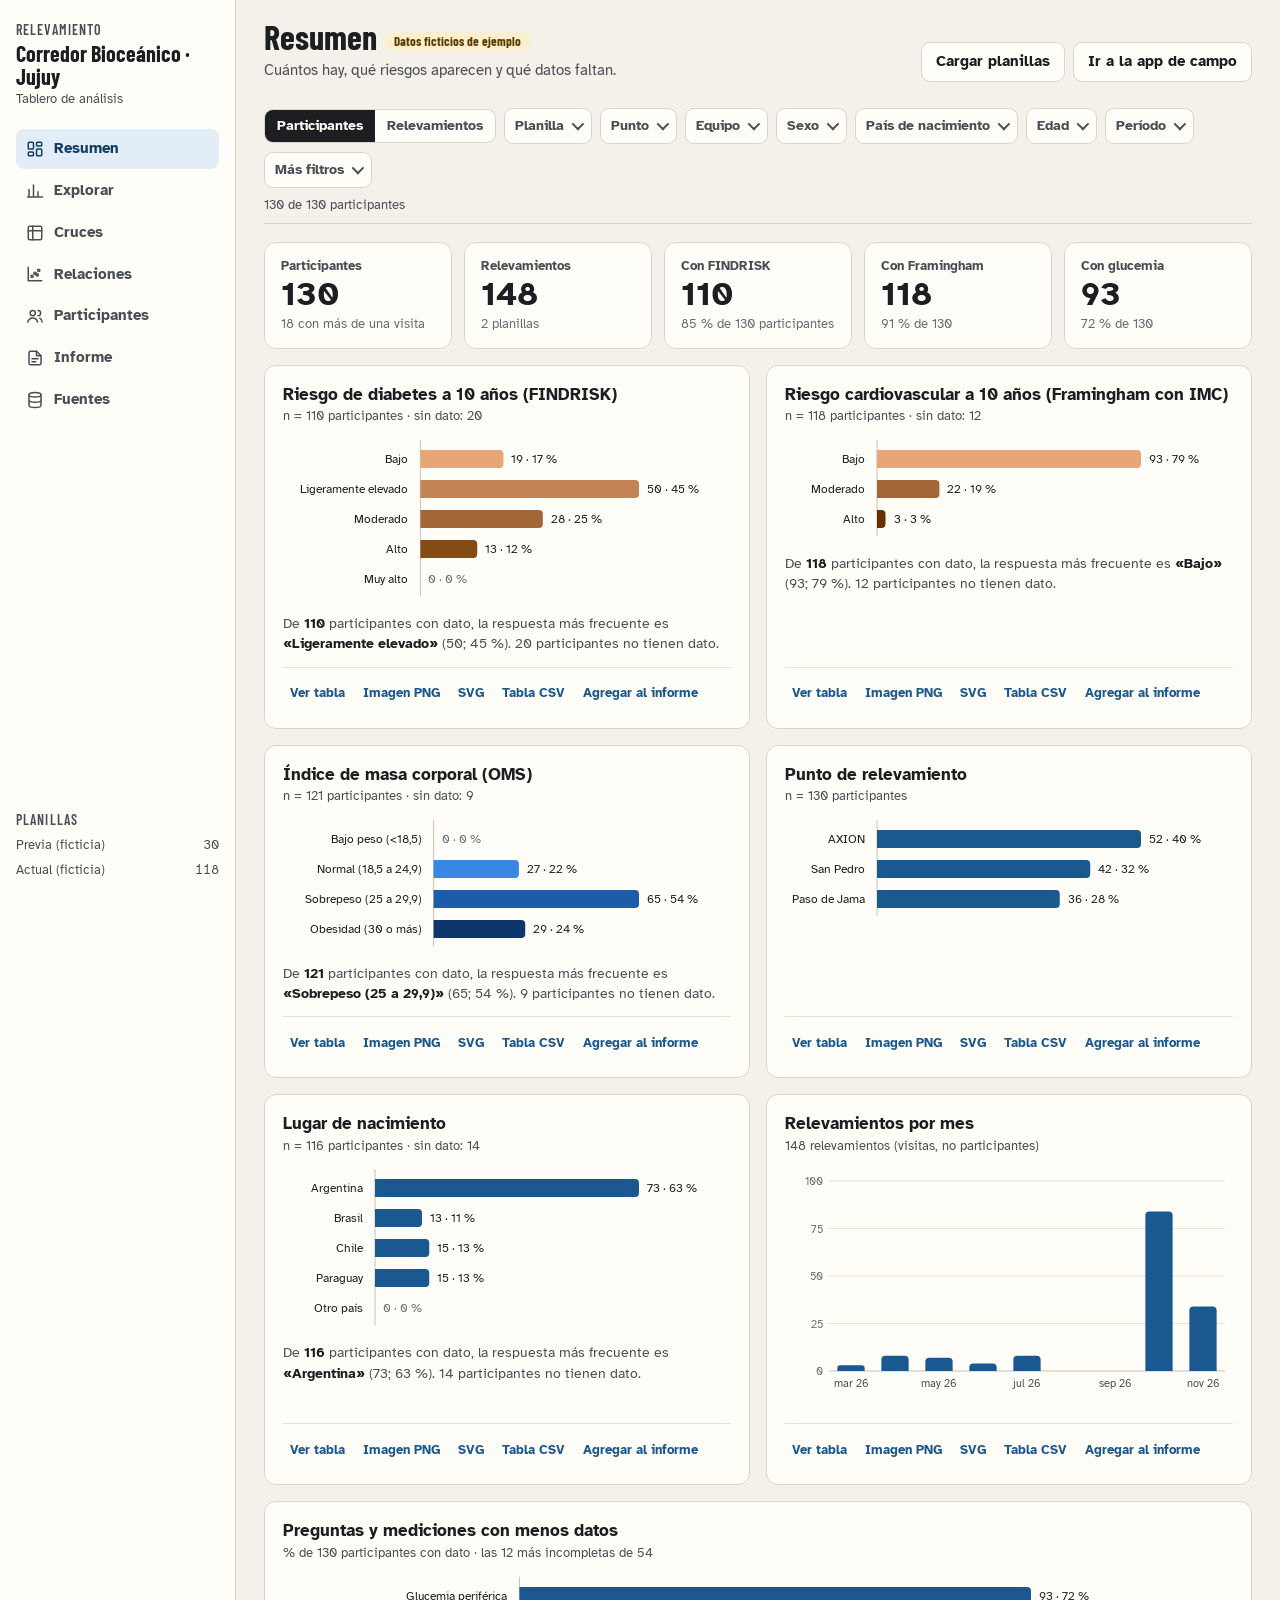
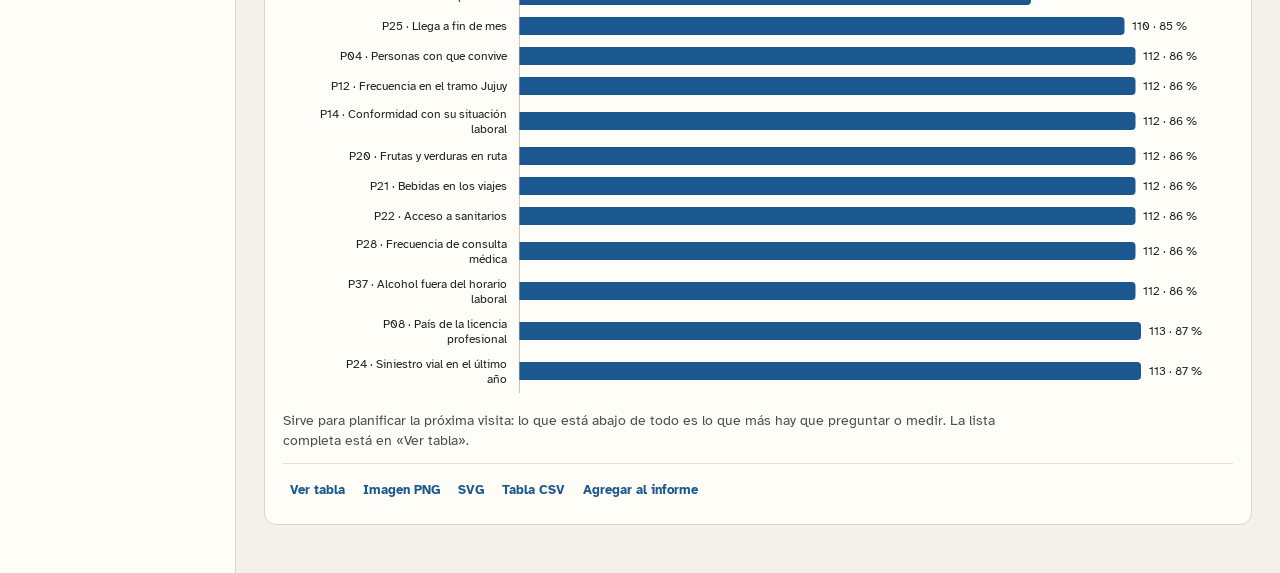
==== tablero/index.html @ c71b2b58 "Add files via upload" ====
<!doctype html>
<html lang="es">
<head>
<meta charset="utf-8">
<meta name="viewport" content="width=device-width, initial-scale=1, viewport-fit=cover">
<title>Tablero del Relevamiento</title>
<meta name="description" content="Tablero de análisis del Relevamiento Corredor Bioceánico (Jujuy): carga de planillas, filtros, cruces y gráficos.">
<link rel="icon" href="../icons/icono-192.png">
<link rel="preconnect" href="https://fonts.googleapis.com">
<link rel="preconnect" href="https://fonts.gstatic.com" crossorigin>
<link rel="stylesheet" href="https://fonts.googleapis.com/css2?family=Atkinson+Hyperlegible:wght@400;700&family=Barlow+Condensed:wght@600;700&family=IBM+Plex+Mono:wght@500&display=swap">
<link rel="stylesheet" href="css/tablero.css">
</head>
<body>
<div class="marco">
  <aside class="lateral">
    <div class="marca-proyecto">
      <span class="ceja">Relevamiento</span>
      <strong>Corredor Bioceánico · Jujuy</strong>
      <span class="sub" style="font-size:13px;color:var(--tinta-2)">Tablero de análisis</span>
    </div>
    <nav class="nav" aria-label="Vistas del tablero">
      <button type="button" data-vista="resumen"><svg viewBox="0 0 24 24"><rect x="3" y="3" width="7" height="9" rx="1.5"/><rect x="14" y="3" width="7" height="5" rx="1.5"/><rect x="14" y="12" width="7" height="9" rx="1.5"/><rect x="3" y="16" width="7" height="5" rx="1.5"/></svg>Resumen</button>
      <button type="button" data-vista="explorar"><svg viewBox="0 0 24 24"><path d="M4 20V10M10 20V4M16 20v-7M22 20H2"/></svg>Explorar</button>
      <button type="button" data-vista="cruces"><svg viewBox="0 0 24 24"><rect x="3" y="3" width="18" height="18" rx="2"/><path d="M3 9h18M9 3v18"/></svg>Cruces</button>
      <button type="button" data-vista="relaciones"><svg viewBox="0 0 24 24"><path d="M3 3v18h18"/><circle cx="8" cy="15" r="1.5"/><circle cx="12" cy="11" r="1.5"/><circle cx="17" cy="7" r="1.5"/><circle cx="15" cy="13" r="1.5"/></svg>Relaciones</button>
      <button type="button" data-vista="participantes"><svg viewBox="0 0 24 24"><circle cx="9" cy="8" r="3.5"/><path d="M2.5 20c.8-3.6 3.4-5.5 6.5-5.5s5.7 1.9 6.5 5.5M16 4.5a3.5 3.5 0 0 1 0 7M18.5 14.8c1.6.8 2.6 2.5 3 5.2"/></svg>Participantes</button>
      <button type="button" data-vista="informe"><svg viewBox="0 0 24 24"><path d="M14 3H6a2 2 0 0 0-2 2v14a2 2 0 0 0 2 2h12a2 2 0 0 0 2-2V9z"/><path d="M14 3v6h6M8 13h8M8 17h5"/></svg>Informe</button>
      <button type="button" data-vista="fuentes"><svg viewBox="0 0 24 24"><ellipse cx="12" cy="5" rx="8" ry="3"/><path d="M4 5v14c0 1.7 3.6 3 8 3s8-1.3 8-3V5M4 12c0 1.7 3.6 3 8 3s8-1.3 8-3"/></svg>Fuentes</button>
    </nav>
    <div class="fuentes-mini" id="fuentes-mini"></div>
  </aside>
  <main class="principal">
    <header class="cabecera">
      <div>
        <h1><span id="titulo-vista">Resumen</span> <span id="pildora-datos"></span></h1>
        <p class="bajada" id="bajada-vista"></p>
      </div>
      <div class="acciones-cab">
        <label class="btn sec"><input type="file" id="archivo" accept=".xlsx,.csv,.txt" multiple hidden>Cargar planillas</label>
        <a class="btn sec" href="../">Ir a la app de campo</a>
      </div>
    </header>
    <section class="filtros" id="filtros" aria-label="Filtros"></section>
    <div id="vista"></div>
  </main>
</div>
<div id="globo" role="tooltip" hidden></div>
<div id="aviso" role="status" hidden></div>

<script src="lib/jszip.min.js"></script>
<script src="../js/cuestionario.js"></script>
<script src="../js/calculos.js"></script>
<script src="js/estadistica.js"></script>
<script src="js/datos.js"></script>
<script src="js/graficos.js"></script>
<script src="js/ejemplo.js"></script>
<script src="js/tablero.js"></script>
</body>
</html>
---- tablero/css/tablero.css ----
/* Tablero de análisis · Relevamiento Corredor Bioceánico (Jujuy)
   Misma identidad que la app de campo: papel cálido, tinta oscura, azul institucional y la escala ámbar de riesgo.
   Diseño: barra lateral con las vistas + área de trabajo con una fila de filtros que gobierna todo lo de abajo.
   En celular la barra lateral pasa a pestañas horizontales arriba. */
:root {
  --suelo: #F4F1EA;
  --superficie: #FFFDF8;
  --superficie-2: #F9F6EE;
  --tinta: #1C1E21;
  --tinta-2: #4A4E54;
  --tenue: #676C73;
  --linea: #DCD6C8;
  --grilla: #E6E1D5;
  --eje: #C9C2B2;
  --azul: #1A588F;
  --azul-osc: #0F3D66;
  --azul-claro: #E3EDF8;
  --ambar: #E8A317;
  --ambar-claro: #FBEFD2;
  --ambar-osc: #5C3D00;
  --alerta: #9A3412;
  --alerta-claro: #FBE5DA;
  --sombra: 0 1px 2px rgba(28, 30, 33, .06), 0 6px 18px rgba(28, 30, 33, .05);

  /* Gráficos (validados con el verificador de paletas: categórica, riesgo ordinal y azul ordinal) */
  --g-acento: #1A588F;
  --g-cat-1: #2a78d6; --g-cat-2: #eb6834; --g-cat-3: #1baf7a; --g-cat-4: #eda100;
  --g-cat-5: #e87ba4; --g-cat-6: #008300; --g-cat-7: #4a3aa7; --g-cat-8: #e34948;
  --g-riesgo: #e6a675,#c38555,#a36737,#844b17,#673000;
  --g-ord: #86b6ef,#6da7ec,#5598e7,#3987e5,#2a78d6,#256abf,#1c5cab,#184f95,#104281,#0d366b;

  --f-texto: 'Atkinson Hyperlegible', 'Segoe UI', system-ui, sans-serif;
  --f-titulo: 'Barlow Condensed', 'Arial Narrow', 'Roboto Condensed', sans-serif;
  --f-mono: 'IBM Plex Mono', ui-monospace, 'Roboto Mono', monospace;
}
@media (prefers-color-scheme: dark) {
  :root:not([data-theme="light"]) {
    --suelo: #131517; --superficie: #1C1F22; --superficie-2: #22262A; --tinta: #F0EDE6; --tinta-2: #C5C1B8; --tenue: #9C988F;
    --linea: #34383D; --grilla: #2B2F33; --eje: #464B51; --azul: #7DB3E8; --azul-osc: #A9CDF2; --azul-claro: #1B3149;
    --ambar: #F0B840; --ambar-claro: #3A2E12; --ambar-osc: #F6D58A; --alerta: #F29A72; --alerta-claro: #3B2219;
    --sombra: 0 1px 2px rgba(0, 0, 0, .3);
    --g-acento: #6FA8DC;
    --g-cat-1: #3987e5; --g-cat-2: #d95926; --g-cat-3: #199e70; --g-cat-4: #c98500;
    --g-cat-5: #d55181; --g-cat-6: #008300; --g-cat-7: #9085e9; --g-cat-8: #e66767;
    --g-riesgo: #89552a,#a56f45,#c28a5f,#e2a87c,#ffc699;
    --g-ord: #1c5cab,#256abf,#2a78d6,#3987e5,#5598e7,#6da7ec,#86b6ef,#9ec5f4,#b7d3f6,#cde2fb;
    color-scheme: dark;
  }
}
:root[data-theme="dark"] {
  --suelo: #131517; --superficie: #1C1F22; --superficie-2: #22262A; --tinta: #F0EDE6; --tinta-2: #C5C1B8; --tenue: #9C988F;
  --linea: #34383D; --grilla: #2B2F33; --eje: #464B51; --azul: #7DB3E8; --azul-osc: #A9CDF2; --azul-claro: #1B3149;
  --ambar: #F0B840; --ambar-claro: #3A2E12; --ambar-osc: #F6D58A; --alerta: #F29A72; --alerta-claro: #3B2219;
  --sombra: 0 1px 2px rgba(0, 0, 0, .3);
  --g-acento: #6FA8DC;
  --g-cat-1: #3987e5; --g-cat-2: #d95926; --g-cat-3: #199e70; --g-cat-4: #c98500;
  --g-cat-5: #d55181; --g-cat-6: #008300; --g-cat-7: #9085e9; --g-cat-8: #e66767;
  --g-riesgo: #89552a,#a56f45,#c28a5f,#e2a87c,#ffc699;
  --g-ord: #1c5cab,#256abf,#2a78d6,#3987e5,#5598e7,#6da7ec,#86b6ef,#9ec5f4,#b7d3f6,#cde2fb;
  color-scheme: dark;
}

* { box-sizing: border-box; }
html, body { margin: 0; }
body { background: var(--suelo); color: var(--tinta); font-family: var(--f-texto); font-size: 15px; line-height: 1.45; -webkit-text-size-adjust: 100%; }
button, input, select, textarea { font: inherit; color: inherit; }
a { color: var(--azul); }
:focus-visible { outline: 3px solid var(--azul); outline-offset: 2px; }
[hidden] { display: none !important; }
h1, h2, h3 { text-wrap: balance; }
.mono { font-family: var(--f-mono); }
.num { font-variant-numeric: tabular-nums; }

/* ---------- Marco ---------- */
.marco { display: grid; grid-template-columns: 236px minmax(0, 1fr); min-height: 100vh;
  background: linear-gradient(90deg, var(--superficie) 0 235px, var(--linea) 235px 236px, transparent 236px); }
.lateral { background: var(--superficie); border-right: 1px solid var(--linea); align-self: start; padding-block: 20px; padding-inline: 16px;
  display: flex; flex-direction: column; gap: 20px; position: sticky; top: 0; height: 100vh; overflow-y: auto; }
.marca-proyecto { display: flex; flex-direction: column; gap: 2px; }
.ceja { font-family: var(--f-titulo); font-size: 14px; font-weight: 600; letter-spacing: .08em; text-transform: uppercase; color: var(--tinta-2); }
.marca-proyecto strong { font-family: var(--f-titulo); font-size: 22px; line-height: 1.05; font-weight: 700; }
.nav { display: flex; flex-direction: column; gap: 2px; }
.nav button { display: flex; align-items: center; gap: 10px; width: 100%; text-align: left; border: 0; background: none; padding: 9px 10px;
  border-radius: 8px; cursor: pointer; color: var(--tinta-2); font-weight: 700; }
.nav button:hover { background: var(--superficie-2); color: var(--tinta); }
.nav button[aria-current="page"] { background: var(--azul-claro); color: var(--azul-osc); }
.nav svg { width: 18px; height: 18px; flex: none; fill: none; stroke: currentColor; stroke-width: 2; stroke-linecap: round; stroke-linejoin: round; }
.fuentes-mini { margin-top: auto; display: flex; flex-direction: column; gap: 6px; font-size: 13px; color: var(--tinta-2); }
.fuentes-mini .fila { display: flex; justify-content: space-between; gap: 8px; }
.fuentes-mini .fila span:first-child { overflow: hidden; text-overflow: ellipsis; white-space: nowrap; }

.principal { min-width: 0; padding-block: 20px 48px; padding-inline: 28px; display: flex; flex-direction: column; gap: 18px; max-width: 1320px; width: 100%; }
.cabecera { display: flex; justify-content: space-between; align-items: flex-end; gap: 16px; flex-wrap: wrap; }
.cabecera h1 { margin: 0; font-family: var(--f-titulo); font-size: 34px; line-height: 1; font-weight: 700; }
.cabecera .bajada { margin: 6px 0 0; color: var(--tinta-2); max-width: 70ch; }
.acciones-cab { display: flex; gap: 8px; flex-wrap: wrap; }
.pildora { display: inline-flex; align-items: center; gap: 6px; padding: 3px 10px; border-radius: 999px; font-size: 13px; font-weight: 700; vertical-align: middle; }
.pildora.ejemplo { background: var(--ambar-claro); color: var(--ambar-osc); }
.pildora.real { background: var(--azul-claro); color: var(--azul-osc); }

/* ---------- Botones ---------- */
.btn { display: inline-flex; align-items: center; justify-content: center; gap: 8px; min-height: 40px; padding: 8px 14px; border-radius: 9px;
  border: 1.5px solid var(--tinta); background: var(--tinta); color: var(--superficie); font-weight: 700; cursor: pointer; text-decoration: none; }
.btn:hover { background: var(--tinta-2); border-color: var(--tinta-2); }
.btn.sec { background: var(--superficie); color: var(--tinta); border-color: var(--linea); }
.btn.sec:hover { border-color: var(--tinta-2); }
.btn.chico { min-height: 32px; padding: 4px 10px; font-size: 13px; border-radius: 7px; }
.btn.fantasma { background: none; border-color: transparent; color: var(--azul); padding-inline: 6px; }
.btn.fantasma:hover { background: var(--azul-claro); }
.btn svg { width: 16px; height: 16px; fill: none; stroke: currentColor; stroke-width: 2; stroke-linecap: round; stroke-linejoin: round; }
.btn[disabled] { opacity: .5; cursor: not-allowed; }

/* ---------- Filtros ---------- */
.filtros { position: sticky; top: 0; z-index: 5; background: var(--suelo); padding-block: 8px;
  display: flex; flex-wrap: wrap; align-items: center; gap: 8px; border-bottom: 1px solid var(--linea); }
.segmentado { display: inline-flex; border: 1.5px solid var(--linea); border-radius: 9px; overflow: hidden; background: var(--superficie); }
.segmentado button { border: 0; background: none; padding: 6px 12px; cursor: pointer; font-weight: 700; color: var(--tinta-2); font-size: 14px; }
.segmentado button[aria-pressed="true"] { background: var(--tinta); color: var(--superficie); }
details.filtro { position: relative; }
details.filtro > summary { list-style: none; cursor: pointer; display: inline-flex; align-items: center; gap: 6px; padding: 6px 10px; min-height: 36px;
  border: 1.5px solid var(--linea); border-radius: 9px; background: var(--superficie); font-weight: 700; font-size: 14px; color: var(--tinta-2); }
details.filtro > summary::-webkit-details-marker { display: none; }
details.filtro > summary::after { content: ''; width: 7px; height: 7px; border-right: 2px solid currentColor; border-bottom: 2px solid currentColor; transform: rotate(45deg) translateY(-2px); margin-left: 2px; }
details.filtro.activo > summary { border-color: var(--azul); color: var(--azul-osc); background: var(--azul-claro); }
.cuenta { font-family: var(--f-mono); font-size: 12px; background: var(--azul); color: var(--superficie); border-radius: 999px; padding: 0 6px; }
.menu { position: absolute; top: calc(100% + 6px); left: 0; z-index: 20; min-width: 240px; max-width: min(360px, 86vw); max-height: 320px; overflow: auto;
  background: var(--superficie); border: 1px solid var(--linea); border-radius: 10px; box-shadow: var(--sombra); padding: 8px; display: flex; flex-direction: column; gap: 2px; }
.menu label { display: flex; align-items: flex-start; gap: 8px; padding: 6px 6px; border-radius: 6px; cursor: pointer; font-size: 14px; }
.menu label:hover { background: var(--superficie-2); }
.menu label .n { margin-left: auto; color: var(--tenue); font-size: 12px; font-variant-numeric: tabular-nums; }
.menu input[type="checkbox"] { margin-top: 3px; accent-color: var(--azul); }
.menu .rango { display: flex; gap: 8px; align-items: center; padding: 4px; }
.menu .rango input { width: 100%; min-width: 0; padding: 6px 8px; border: 1.5px solid var(--linea); border-radius: 7px; background: var(--superficie); }
.menu .pie-menu { display: flex; justify-content: space-between; border-top: 1px solid var(--linea); margin-top: 4px; padding-top: 6px; }
.resumen-filtros { flex-basis: 100%; font-size: 13px; color: var(--tinta-2); display: flex; gap: 8px; align-items: center; flex-wrap: wrap; }

/* ---------- Tarjetas ---------- */
.tarjeta { background: var(--superficie); border: 1px solid var(--linea); border-radius: 12px; padding: 18px; display: flex; flex-direction: column; gap: 12px; min-width: 0; }
.tarjeta > header h3, .tarjeta h3 { margin: 0; font-size: 17px; line-height: 1.25; }
.tarjeta .sub { margin: 2px 0 0; font-size: 13px; color: var(--tinta-2); }
.ceja-seccion { font-family: var(--f-titulo); font-size: 15px; font-weight: 600; letter-spacing: .08em; text-transform: uppercase; color: var(--azul); margin: 6px 0 -4px; }
.rejilla { display: grid; grid-template-columns: repeat(2, minmax(0, 1fr)); gap: 16px; align-items: stretch; }
#vista { display: flex; flex-direction: column; gap: 16px; min-width: 0; }
.rejilla .ancha { grid-column: 1 / -1; }
.kpis { display: grid; grid-template-columns: repeat(auto-fit, minmax(170px, 1fr)); gap: 12px; }
.kpi { background: var(--superficie); border: 1px solid var(--linea); border-radius: 12px; padding: 14px 16px; display: flex; flex-direction: column; gap: 2px; }
.kpi .rotulo { font-size: 13px; color: var(--tinta-2); font-weight: 700; }
.kpi .valor { font-size: 34px; line-height: 1.05; font-weight: 700; }
.kpi .detalle { font-size: 13px; color: var(--tenue); }
.lienzo { position: relative; min-width: 0; }
.lienzo svg { width: 100%; height: auto; }
.lienzo .marca { transition: opacity .12s; }
.lienzo .marca:hover { opacity: .78; }
.vacio { padding: 18px; border: 1.5px dashed var(--linea); border-radius: 10px; color: var(--tinta-2); font-size: 14px; background: var(--superficie-2); }
.lectura { margin: 0; font-size: 14px; color: var(--tinta-2); max-width: 80ch; }
.lectura strong { color: var(--tinta); }
.acciones { display: flex; gap: 4px; flex-wrap: wrap; border-top: 1px solid var(--grilla); padding-top: 10px; margin-top: auto; }
.prueba { font-size: 14px; background: var(--superficie-2); border: 1px solid var(--grilla); border-radius: 10px; padding: 10px 12px; }
.prueba.cuidado { background: var(--ambar-claro); border-color: transparent; color: var(--ambar-osc); }

/* ---------- Controles de cada vista ---------- */
.controles { display: flex; flex-wrap: wrap; gap: 12px; align-items: flex-end; }
.campo { display: flex; flex-direction: column; gap: 4px; min-width: 0; max-width: 460px; }
.controles .campo, .form-fila .campo { flex: 1 1 260px; }
.campo > span { font-size: 13px; font-weight: 700; color: var(--tinta-2); }
select.entrada, input.entrada, textarea.entrada { width: 100%; padding: 8px 10px; border: 1.5px solid var(--linea); border-radius: 9px; background: var(--superficie); min-height: 40px; }
select.entrada:hover, input.entrada:hover { border-color: var(--tinta-2); }
.chips { display: flex; flex-wrap: wrap; gap: 6px; }
.chip { border: 1.5px solid var(--linea); background: var(--superficie); border-radius: 999px; padding: 4px 12px; font-size: 13px; cursor: pointer; color: var(--tinta-2); font-weight: 700; }
.chip:hover { border-color: var(--azul); color: var(--azul-osc); }
.casilla { display: inline-flex; gap: 8px; align-items: center; font-size: 14px; }

/* ---------- Tablas ---------- */
.desplazable { overflow-x: auto; max-width: 100%; }
table.datos { border-collapse: collapse; width: 100%; font-size: 13.5px; font-variant-numeric: tabular-nums; }
table.datos th, table.datos td { padding: 7px 10px; border-bottom: 1px solid var(--grilla); text-align: left; vertical-align: top; }
table.datos th { font-size: 12.5px; color: var(--tinta-2); font-weight: 700; background: var(--superficie-2); position: sticky; top: 0; }
table.datos td.n, table.datos th.n { text-align: right; white-space: nowrap; }
table.datos td.mono { white-space: nowrap; }
table.datos tr.total td { font-weight: 700; border-top: 1.5px solid var(--eje); }
table.datos th button { border: 0; background: none; font-weight: 700; color: inherit; cursor: pointer; padding: 0; }
.celda-calor { position: relative; }
.etiqueta-riesgo { display: inline-flex; align-items: center; gap: 6px; white-space: nowrap; }
.etiqueta-riesgo i { width: 10px; height: 10px; border-radius: 3px; display: inline-block; }
.barra-mini { display: inline-block; height: 8px; border-radius: 4px; background: var(--g-acento); vertical-align: middle; margin-right: 6px; }

/* ---------- Fuentes ---------- */
.zona-carga { border: 2px dashed var(--eje); border-radius: 12px; padding: 22px; text-align: center; background: var(--superficie-2); display: flex; flex-direction: column; gap: 10px; align-items: center; }
.zona-carga.encima { border-color: var(--azul); background: var(--azul-claro); }
.form-fila { display: flex; gap: 10px; flex-wrap: wrap; align-items: flex-end; }

/* ---------- Informe ---------- */
.item-informe { display: flex; flex-direction: column; gap: 10px; }
.item-informe .imagen { background: #fff; border: 1px solid var(--linea); border-radius: 10px; padding: 8px; overflow-x: auto; }
.item-informe .imagen svg { width: 100%; height: auto; display: block; }

/* ---------- Globo y avisos ---------- */
#globo { position: fixed; z-index: 50; pointer-events: none; background: var(--tinta); color: var(--superficie); font-size: 13px; padding: 6px 9px; border-radius: 7px; max-width: 280px; box-shadow: var(--sombra); }
#aviso { position: fixed; left: 50%; bottom: calc(18px + env(safe-area-inset-bottom, 0px)); transform: translateX(-50%); z-index: 60; background: var(--tinta); color: var(--superficie);
  padding: 10px 16px; border-radius: 10px; font-weight: 700; font-size: 14px; max-width: min(520px, 92vw); box-shadow: var(--sombra); }
.nota-privacidad { font-size: 13px; color: var(--tinta-2); display: flex; gap: 8px; align-items: flex-start; }

/* ---------- Celular y tablet ---------- */
@media (max-width: 1100px) { .rejilla { grid-template-columns: minmax(0, 1fr); } }
@media (max-width: 820px) {
  .marco { grid-template-columns: minmax(0, 1fr); background: none; }
  .lateral { position: sticky; top: 0; z-index: 10; height: auto; flex-direction: row; align-items: center; gap: 10px; padding-block: 8px; padding-inline: 16px; border-right: 0; border-bottom: 1px solid var(--linea); overflow-x: auto; }
  .marca-proyecto, .fuentes-mini { display: none; }
  .nav { flex-direction: row; gap: 4px; }
  .nav button { white-space: nowrap; padding: 8px 10px; }
  .principal { padding-inline: 16px; padding-block: 16px 40px; }
  .filtros { position: static; margin-block: 0; }
  .cabecera h1 { font-size: 28px; }
  .kpi .valor { font-size: 28px; }
  .tarjeta { padding: 14px; }
}

@media (prefers-reduced-motion: reduce) { * { transition: none !important; } }

@media print {
  .lateral, .filtros, .cabecera .acciones-cab, .no-imprimir, #globo, #aviso { display: none !important; }
  .marco { display: block; }
  body { background: #fff; color: #000; }
  .principal { padding: 0; max-width: none; }
  .item-informe { break-inside: avoid; }
}
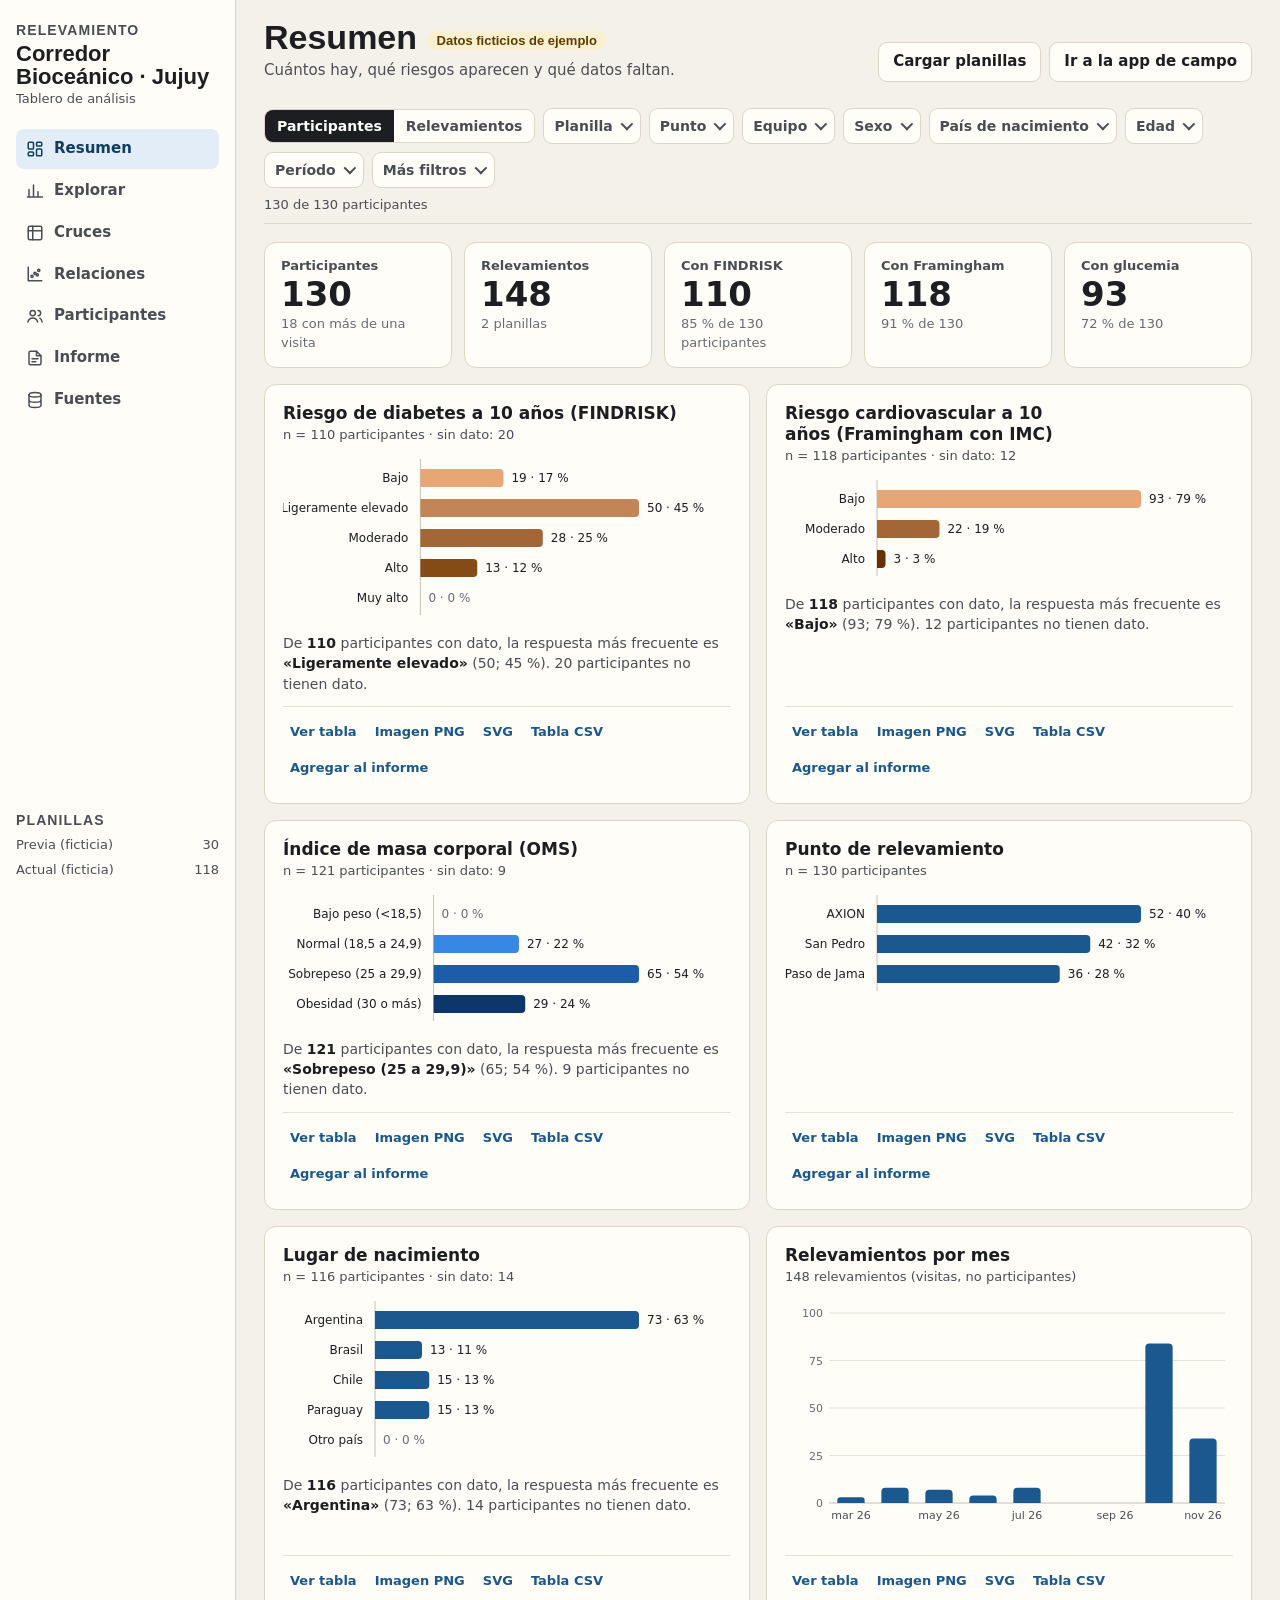
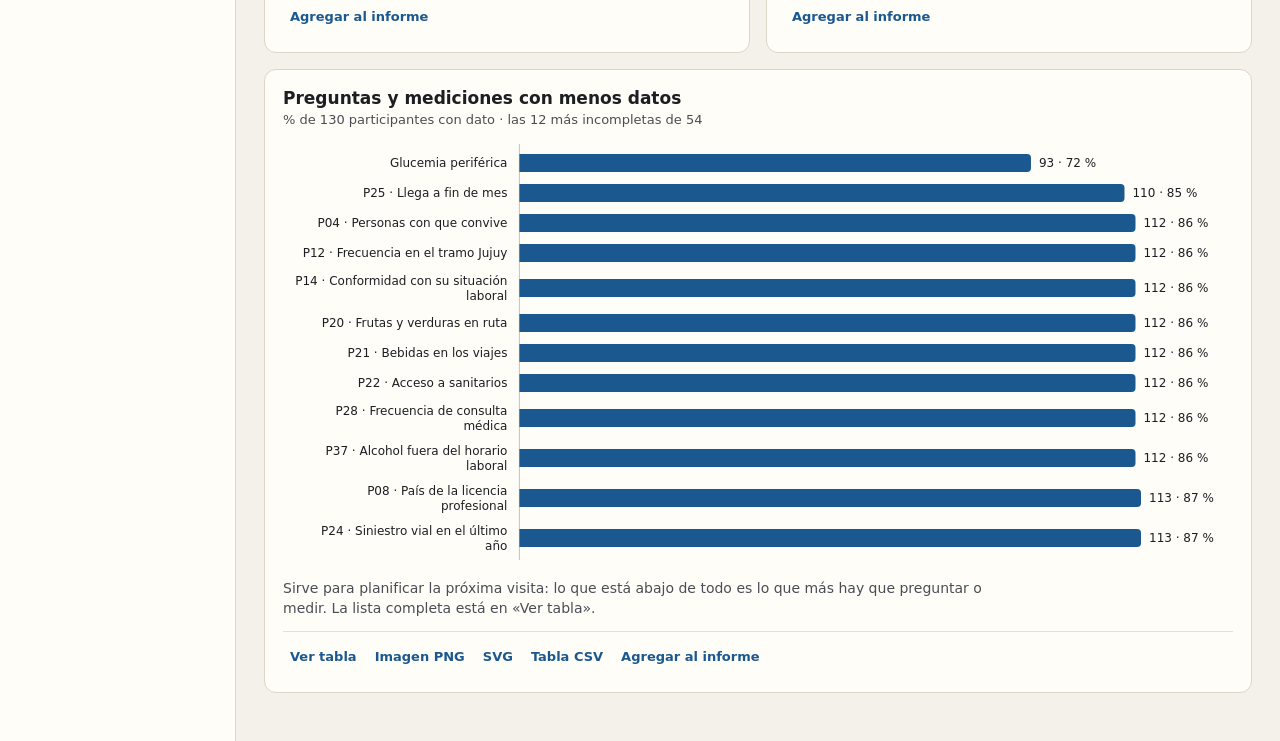
==== commit 8a434a5d: "Add files via upload" ====
--- a/tablero/index.html
+++ b/tablero/index.html
@@ -3,6 +3,9 @@
 <head>
 <meta charset="utf-8">
 <meta name="viewport" content="width=device-width, initial-scale=1, viewport-fit=cover">
+<!-- Seguridad (1.4): solo se ejecutan los programas del propio tablero y solo se piden datos al script de Google. -->
+<meta http-equiv="Content-Security-Policy" content="default-src 'self'; script-src 'self'; style-src 'self' 'unsafe-inline' https://fonts.googleapis.com; font-src 'self' https://fonts.gstatic.com; img-src 'self' data: blob:; connect-src 'self' https://script.google.com https://script.googleusercontent.com; object-src 'none'; base-uri 'none'; form-action 'none'">
+<meta name="referrer" content="no-referrer">
 <title>Tablero del Relevamiento</title>
 <meta name="description" content="Tablero de análisis del Relevamiento Corredor Bioceánico (Jujuy): carga de planillas, filtros, cruces y gráficos.">
 <link rel="icon" href="../icons/icono-192.png">
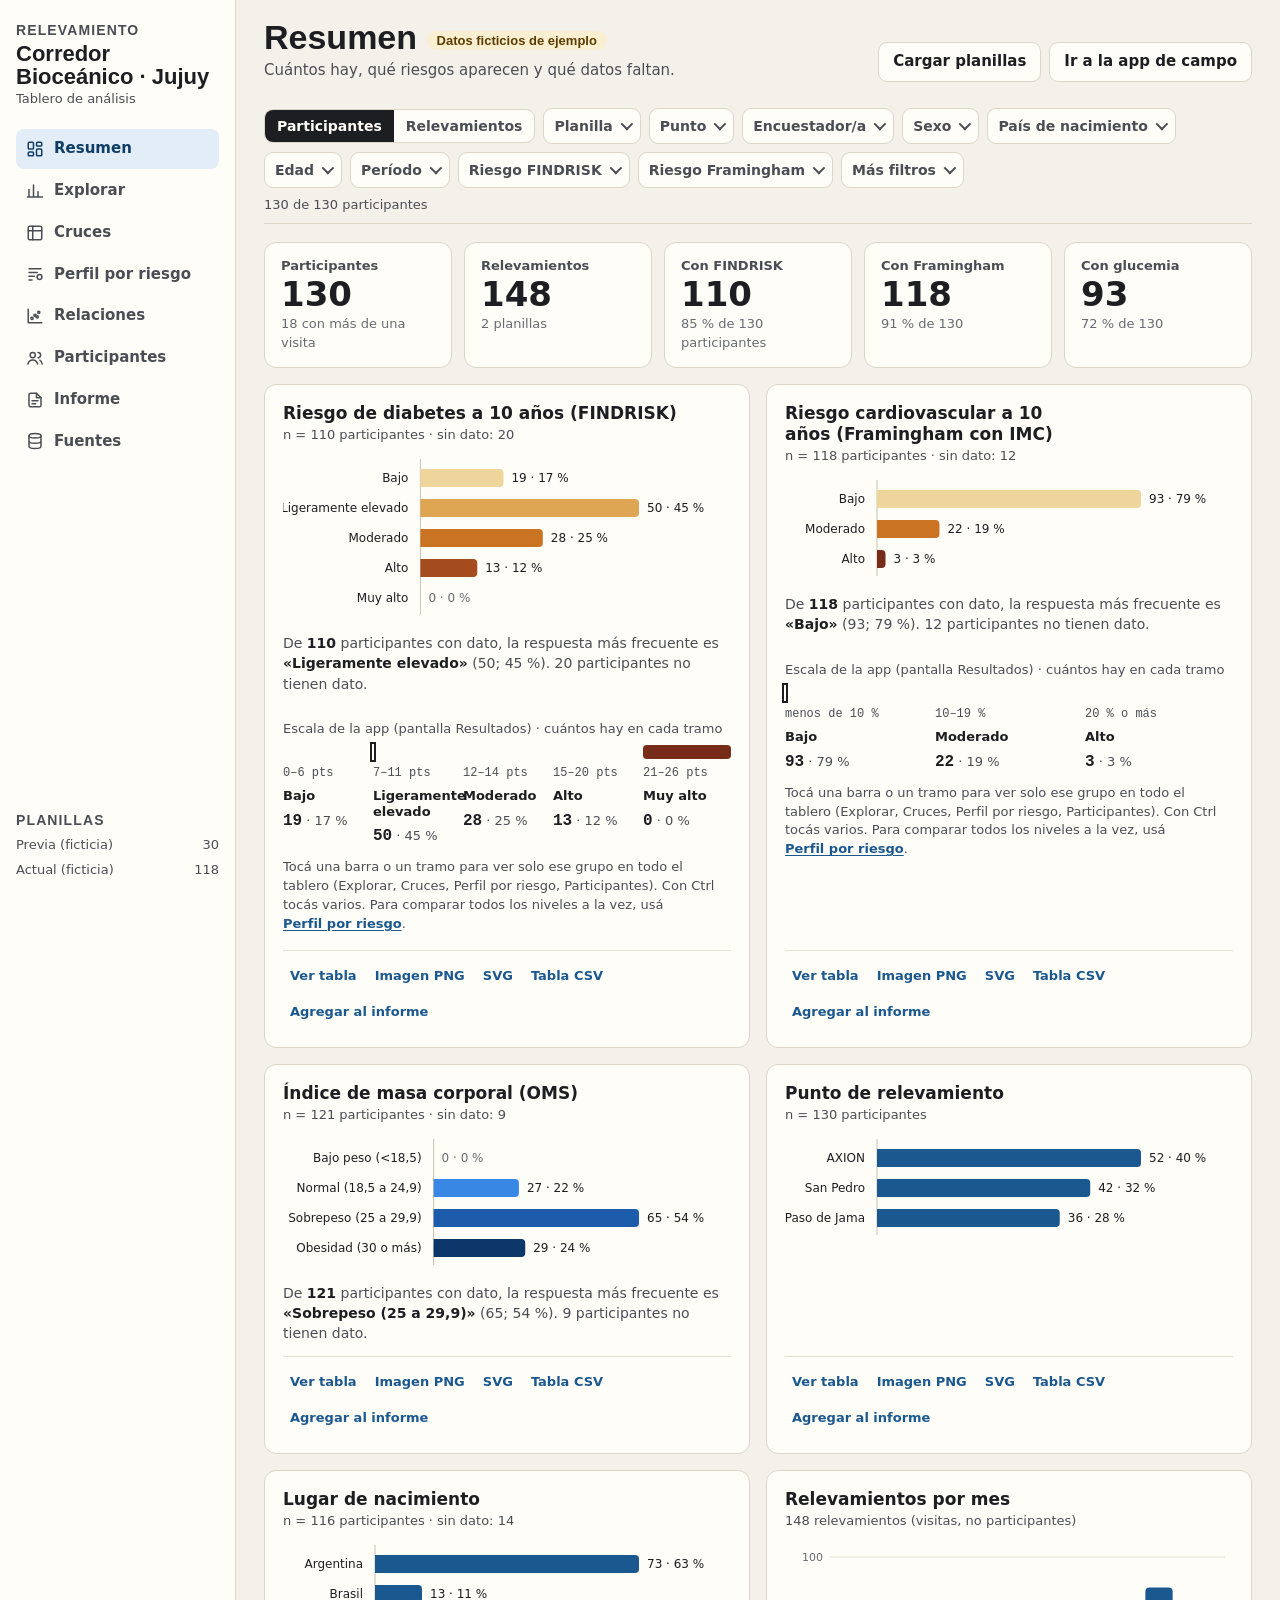
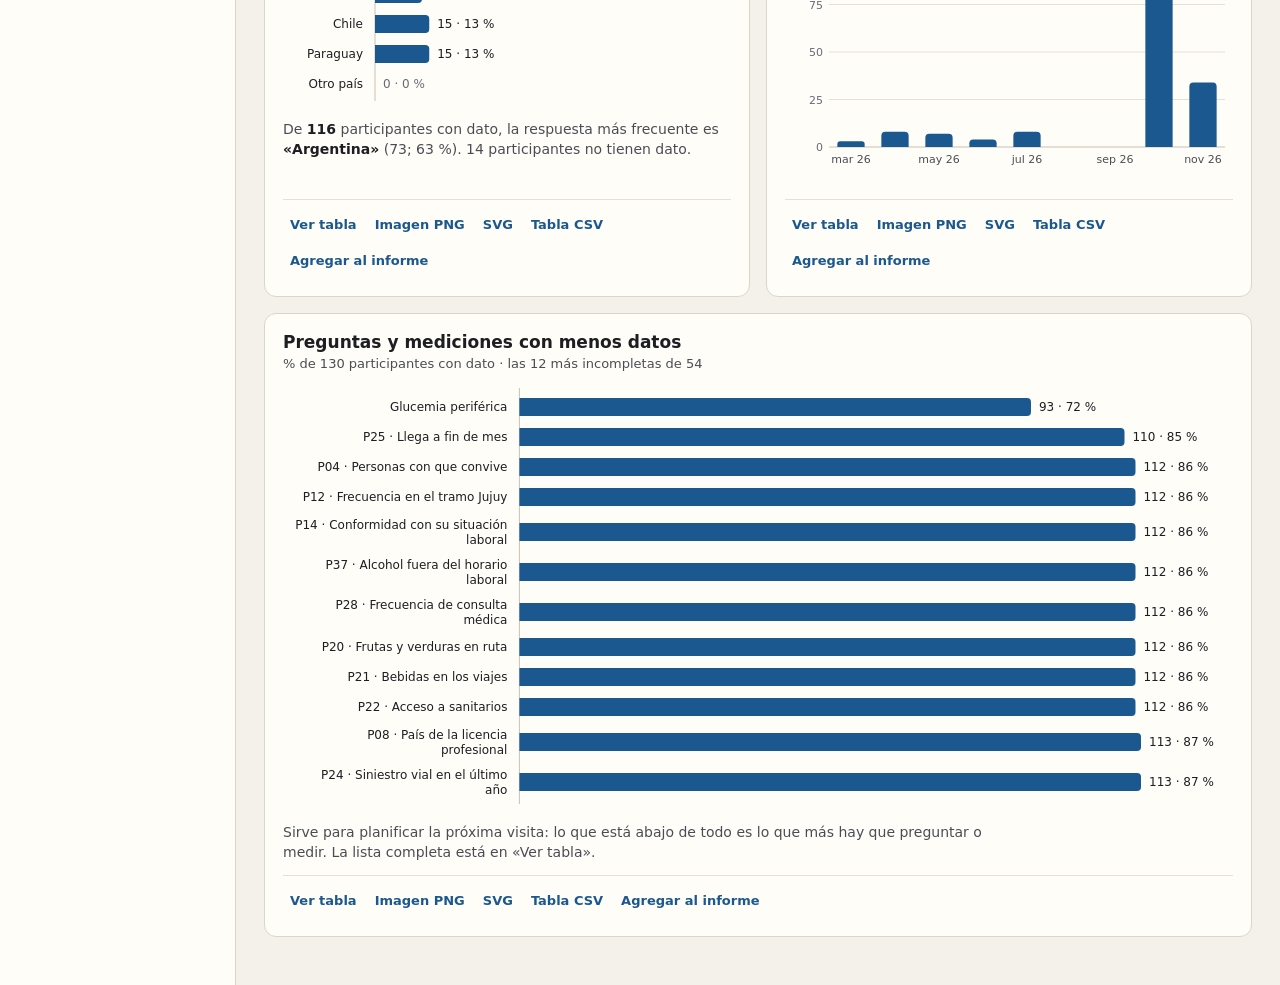
==== commit 0f1072c9: "App 1.7.2: tablero con encuestador/a, filtro cruzado por riesgo y Perfil por riesgo - Filtro «Encues" ====
--- a/tablero/index.html
+++ b/tablero/index.html
@@ -26,6 +26,7 @@
       <button type="button" data-vista="resumen"><svg viewBox="0 0 24 24"><rect x="3" y="3" width="7" height="9" rx="1.5"/><rect x="14" y="3" width="7" height="5" rx="1.5"/><rect x="14" y="12" width="7" height="9" rx="1.5"/><rect x="3" y="16" width="7" height="5" rx="1.5"/></svg>Resumen</button>
       <button type="button" data-vista="explorar"><svg viewBox="0 0 24 24"><path d="M4 20V10M10 20V4M16 20v-7M22 20H2"/></svg>Explorar</button>
       <button type="button" data-vista="cruces"><svg viewBox="0 0 24 24"><rect x="3" y="3" width="18" height="18" rx="2"/><path d="M3 9h18M9 3v18"/></svg>Cruces</button>
+      <button type="button" data-vista="perfil"><svg viewBox="0 0 24 24"><path d="M4 5h16M4 10h11M4 15h7M4 20h4"/><circle cx="18" cy="16" r="3.2"/></svg>Perfil por riesgo</button>
       <button type="button" data-vista="relaciones"><svg viewBox="0 0 24 24"><path d="M3 3v18h18"/><circle cx="8" cy="15" r="1.5"/><circle cx="12" cy="11" r="1.5"/><circle cx="17" cy="7" r="1.5"/><circle cx="15" cy="13" r="1.5"/></svg>Relaciones</button>
       <button type="button" data-vista="participantes"><svg viewBox="0 0 24 24"><circle cx="9" cy="8" r="3.5"/><path d="M2.5 20c.8-3.6 3.4-5.5 6.5-5.5s5.7 1.9 6.5 5.5M16 4.5a3.5 3.5 0 0 1 0 7M18.5 14.8c1.6.8 2.6 2.5 3 5.2"/></svg>Participantes</button>
       <button type="button" data-vista="informe"><svg viewBox="0 0 24 24"><path d="M14 3H6a2 2 0 0 0-2 2v14a2 2 0 0 0 2 2h12a2 2 0 0 0 2-2V9z"/><path d="M14 3v6h6M8 13h8M8 17h5"/></svg>Informe</button>
--- a/tablero/css/tablero.css
+++ b/tablero/css/tablero.css
@@ -26,7 +26,9 @@
   --g-acento: #1A588F;
   --g-cat-1: #2a78d6; --g-cat-2: #eb6834; --g-cat-3: #1baf7a; --g-cat-4: #eda100;
   --g-cat-5: #e87ba4; --g-cat-6: #008300; --g-cat-7: #4a3aa7; --g-cat-8: #e34948;
-  --g-riesgo: #e6a675,#c38555,#a36737,#844b17,#673000;
+  /* 1.7: riesgo con la MISMA escala de la app (Resultados): bajo claro → muy alto oscuro */
+  --g-riesgo: #EED59B,#DEA553,#CA7322,#A44C1D,#772C1A;
+  --r1: #EED59B; --r2: #DEA553; --r3: #CA7322; --r4: #A44C1D; --r5: #772C1A;
   --g-ord: #86b6ef,#6da7ec,#5598e7,#3987e5,#2a78d6,#256abf,#1c5cab,#184f95,#104281,#0d366b;
 
   --f-texto: 'Atkinson Hyperlegible', 'Segoe UI', system-ui, sans-serif;
@@ -43,6 +45,7 @@
     --g-cat-1: #3987e5; --g-cat-2: #d95926; --g-cat-3: #199e70; --g-cat-4: #c98500;
     --g-cat-5: #d55181; --g-cat-6: #008300; --g-cat-7: #9085e9; --g-cat-8: #e66767;
     --g-riesgo: #89552a,#a56f45,#c28a5f,#e2a87c,#ffc699;
+    --r1: #89552a; --r2: #a56f45; --r3: #c28a5f; --r4: #e2a87c; --r5: #ffc699;
     --g-ord: #1c5cab,#256abf,#2a78d6,#3987e5,#5598e7,#6da7ec,#86b6ef,#9ec5f4,#b7d3f6,#cde2fb;
     color-scheme: dark;
   }
@@ -56,6 +59,7 @@
   --g-cat-1: #3987e5; --g-cat-2: #d95926; --g-cat-3: #199e70; --g-cat-4: #c98500;
   --g-cat-5: #d55181; --g-cat-6: #008300; --g-cat-7: #9085e9; --g-cat-8: #e66767;
   --g-riesgo: #89552a,#a56f45,#c28a5f,#e2a87c,#ffc699;
+  --r1: #89552a; --r2: #a56f45; --r3: #c28a5f; --r4: #e2a87c; --r5: #ffc699;
   --g-ord: #1c5cab,#256abf,#2a78d6,#3987e5,#5598e7,#6da7ec,#86b6ef,#9ec5f4,#b7d3f6,#cde2fb;
   color-scheme: dark;
 }
@@ -224,3 +228,49 @@
   .principal { padding: 0; max-width: none; }
   .item-informe { break-inside: avoid; }
 }
+
+/* ---------- 1.7: escala de riesgo como en la pantalla de Resultados de la app ---------- */
+.escala-app { margin: 14px 0 4px; }
+.escala-app .titulo-escala { font-size: 13px; color: var(--tinta-2); margin: 0 0 6px; }
+.escala-app .tramos { display: grid; gap: 2px; }
+.escala-app .tramo { display: flex; flex-direction: column; gap: 6px; min-width: 0; }
+.escala-app .color { height: 14px; border-radius: 4px; }
+.escala-app .mayor .color { outline: 2px solid var(--tinta); outline-offset: 1px; }
+.escala-app .rango { font-family: var(--f-mono); font-size: 12px; color: var(--tinta-2); }
+.escala-app .cat { font-size: 13px; font-weight: 700; color: var(--tinta); line-height: 1.2; }
+.escala-app .cifra { font-size: 13px; color: var(--tinta-2); }
+.escala-app .cifra b { font-family: var(--f-mono); color: var(--tinta); font-size: 16px; }
+@media (max-width: 560px) { .escala-app .tramos { grid-template-columns: 1fr !important; } .escala-app .tramo { flex-direction: row; align-items: baseline; flex-wrap: wrap; } .escala-app .color { width: 40px; flex: none; } }
+
+/* ---------- 1.7.2 · Filtro cruzado y Perfil por riesgo ---------- */
+.lienzo .filtrable { cursor: pointer; outline: none; }
+.lienzo .filtrable:hover, .lienzo .filtrable:focus-visible { fill: var(--g-acento); fill-opacity: .08; }
+.lienzo .filtrable:focus-visible { stroke: var(--azul); stroke-width: 2; }
+.escala-app button.tramo { font: inherit; text-align: left; background: none; border: 0; padding: 4px; margin: -4px; border-radius: 6px; cursor: pointer; color: inherit; }
+.escala-app button.tramo:hover { background: var(--azul-claro); }
+.escala-app button.tramo:focus-visible { outline: 2px solid var(--azul); outline-offset: 1px; }
+.escala-app .tramo.elegido { background: var(--azul-claro); box-shadow: inset 0 0 0 2px var(--azul); }
+.escala-app .tramo.atenuado { opacity: .45; }
+.pista-filtro { font-size: 13px; color: var(--tinta-2); margin: 10px 0 0; }
+.enlace { font: inherit; border: 0; background: none; padding: 0; color: var(--azul); font-weight: 700; cursor: pointer; text-decoration: underline; text-underline-offset: 2px; text-align: left; }
+.enlace:hover { color: var(--azul-osc); }
+.chip.activo { border-color: var(--azul); background: var(--azul-claro); color: var(--azul-osc); }
+.chip:disabled { opacity: .45; cursor: default; }
+.chips > .sub { align-self: center; margin-right: 4px; }
+.punto-riesgo { display: inline-block; width: 11px; height: 11px; border-radius: 3px; margin-right: 6px; vertical-align: -1px; flex: none; box-shadow: inset 0 0 0 1px rgba(0, 0, 0, .12); }
+.filtro.riesgo .menu label { align-items: center; }
+table.perfil { font-size: 13px; }
+table.perfil th.nivel button { display: inline-flex; flex-direction: column; align-items: flex-end; gap: 2px; text-align: right; padding: 2px 4px; border-radius: 6px; }
+table.perfil th.nivel button:hover { background: var(--azul-claro); }
+table.perfil th.nivel.elegido { box-shadow: inset 0 -3px 0 var(--azul); }
+table.perfil .n-col { display: block; font-weight: 400; font-family: var(--f-mono); font-size: 11.5px; color: var(--tenue); }
+table.perfil tr.var th { background: var(--superficie-2); color: var(--tinta); font-size: 13.5px; position: static; padding-top: 10px; }
+table.perfil tr.var td { background: var(--superficie-2); font-family: var(--f-mono); }
+table.perfil td.cat { padding-left: 22px; color: var(--tinta); }
+table.perfil tr.tenue td { color: var(--tenue); font-size: 12px; }
+table.perfil td.elegido { box-shadow: inset 2px 0 0 var(--azul), inset -2px 0 0 var(--azul); }
+table.perfil .p-baja { font-weight: 700; color: var(--tinta); }
+.etiqueta-comp { display: inline-block; font-size: 11px; font-weight: 700; color: var(--azul-osc); background: var(--azul-claro); border-radius: 999px; padding: 1px 8px; margin-left: 6px; vertical-align: 1px; }
+.etiqueta-comp.gris { color: var(--tinta-2); background: var(--superficie); border: 1px solid var(--linea); }
+.tabla-informe h3 { margin: 0 0 4px; }
+@media print { .pista-filtro { display: none; } }
